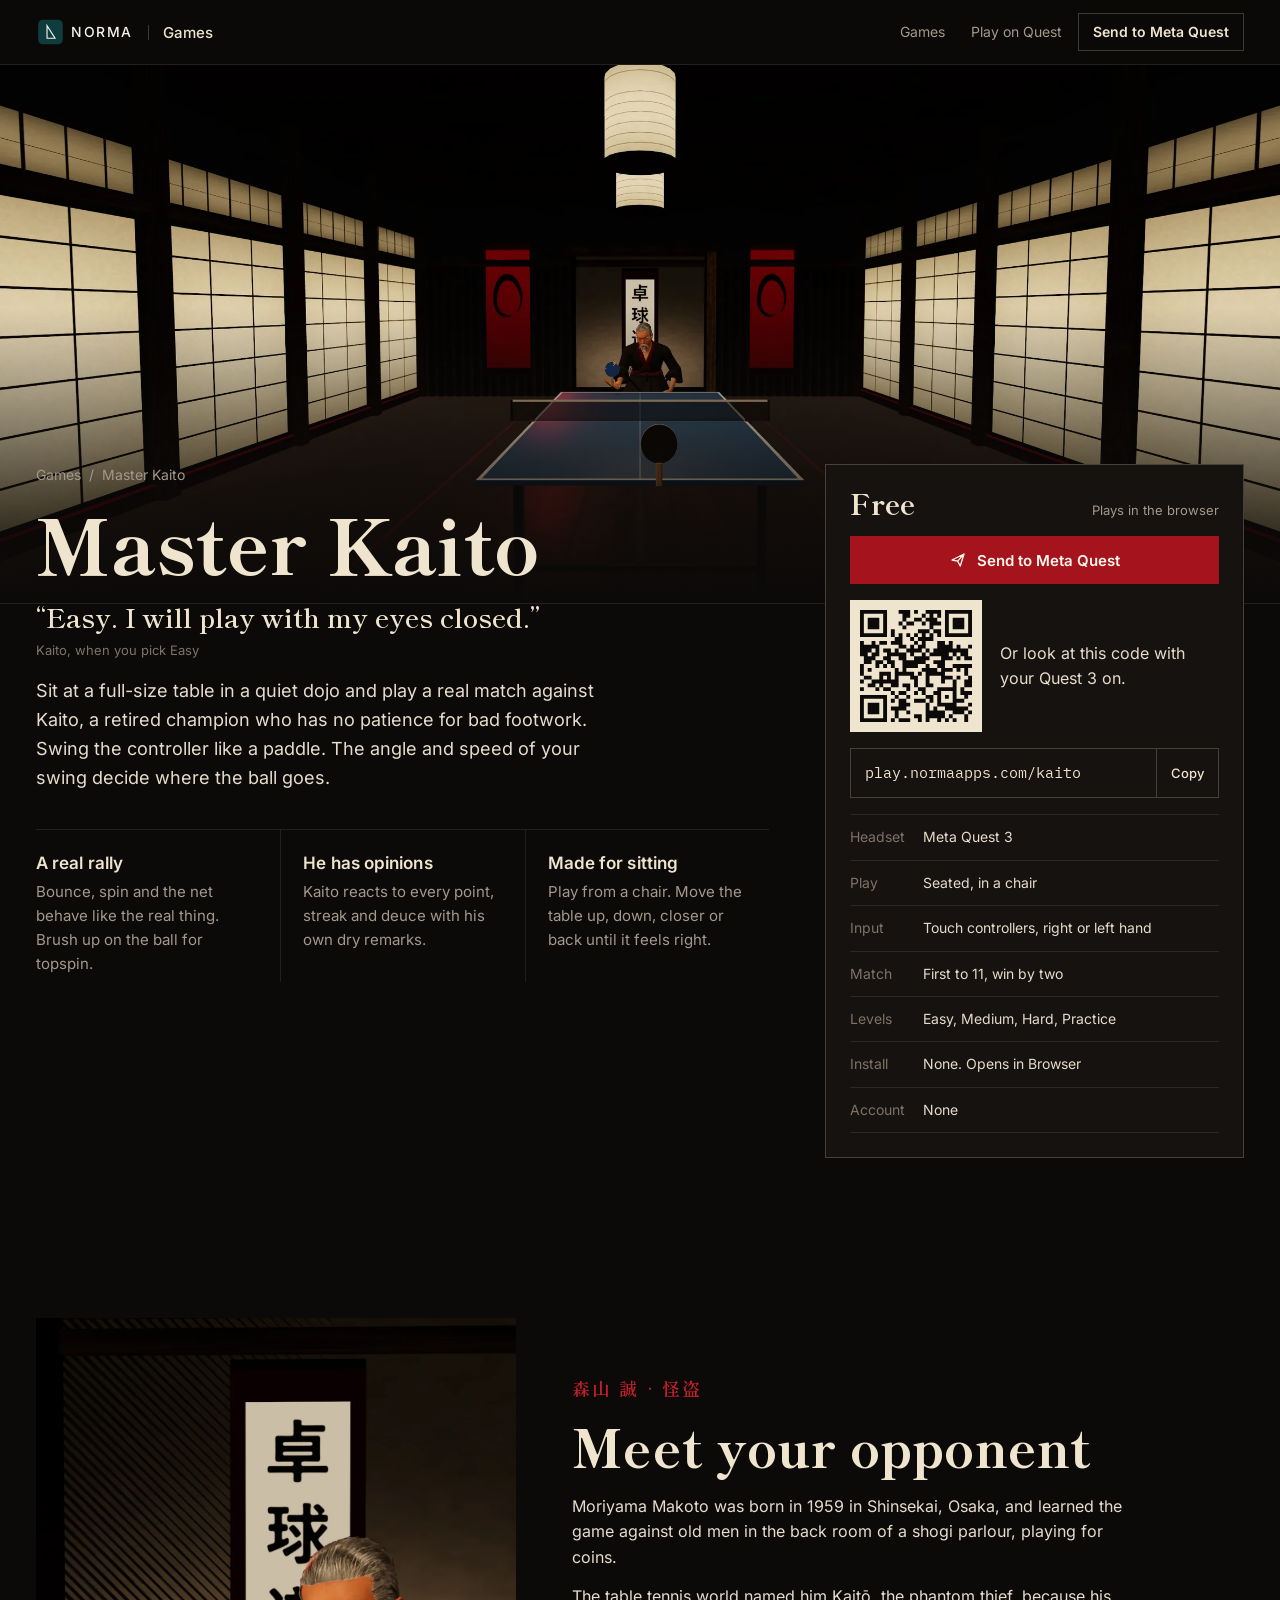
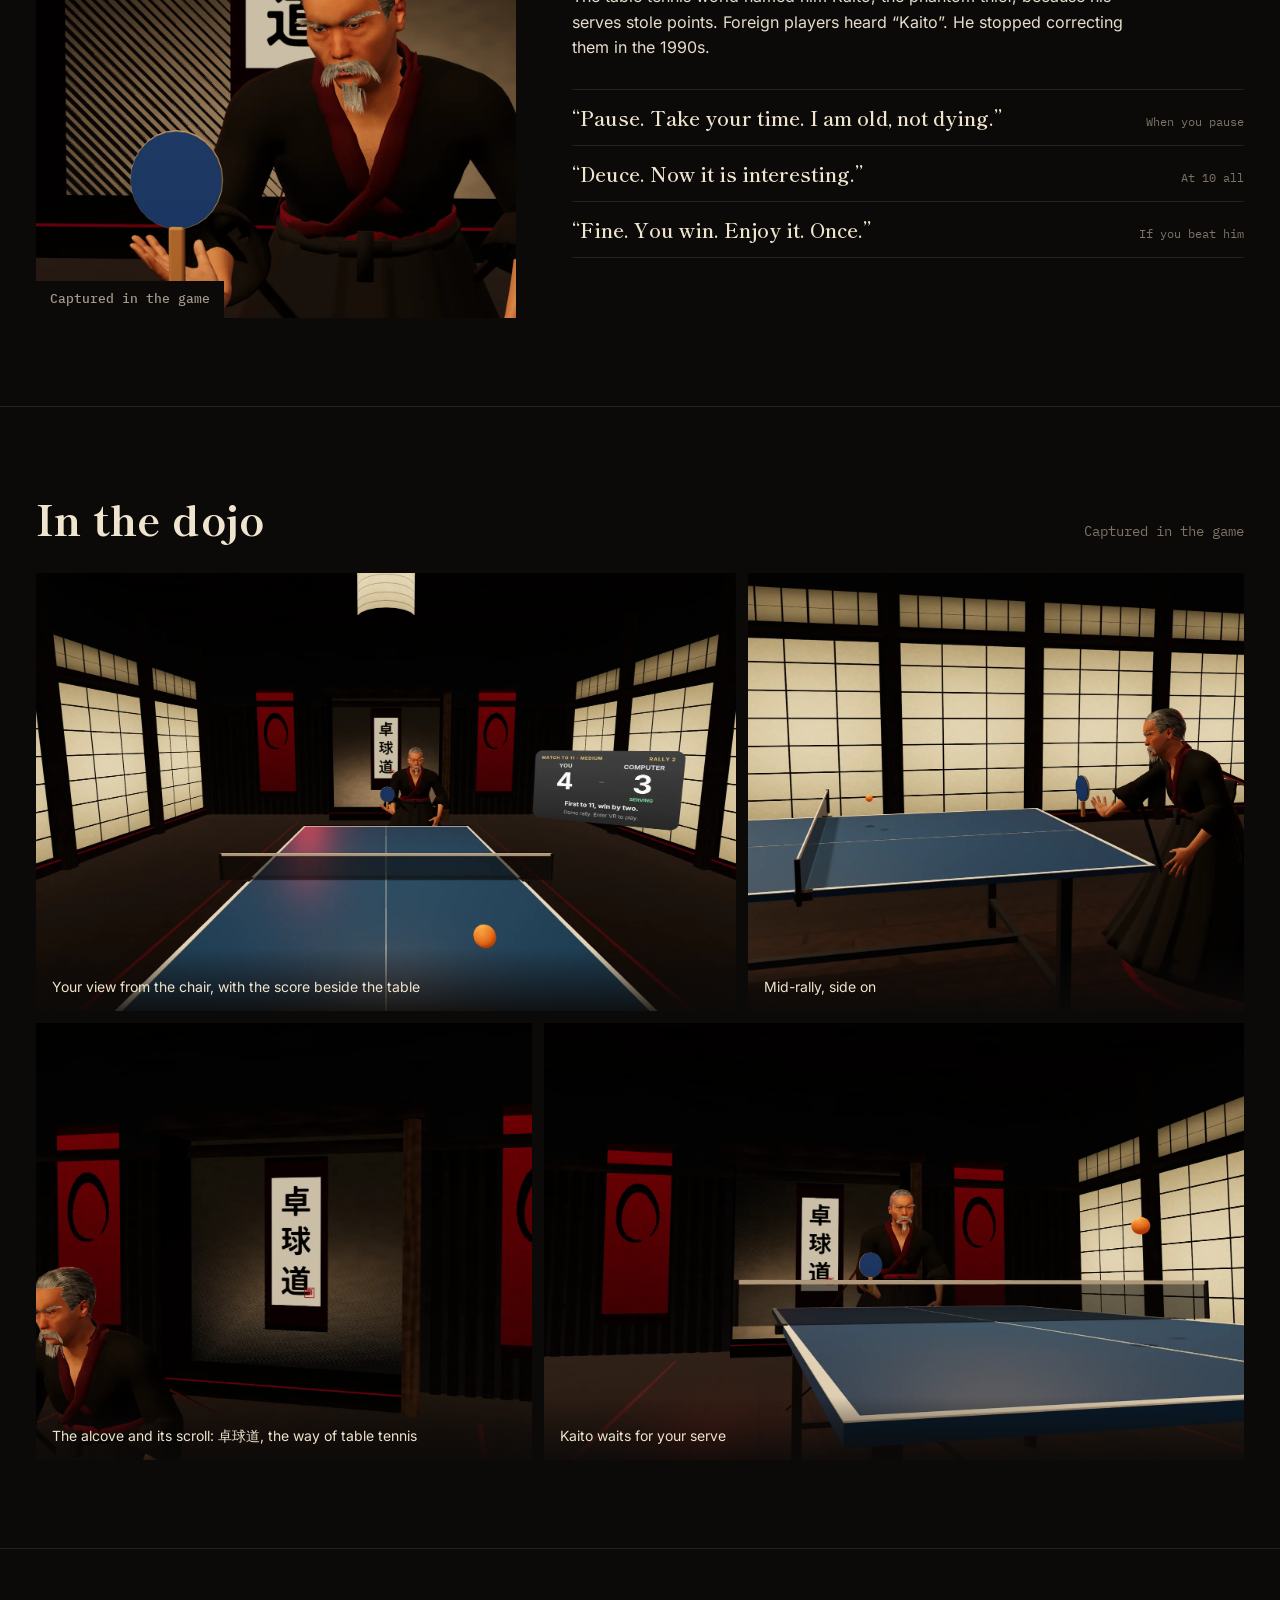
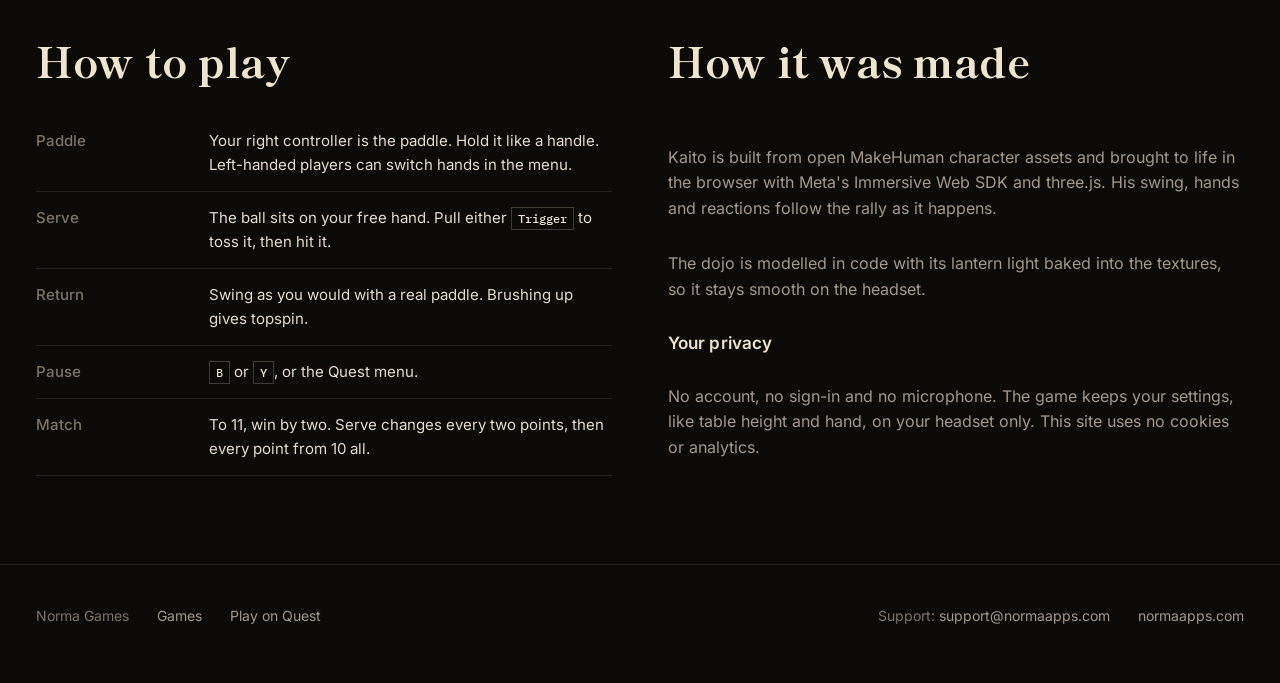
==== kaito/index.html @ 03383675 "Norma Games: play.normaapps.com with Master Kaito Games home, the Master Kaito page and the game its" ====
<!doctype html>
<html lang="en">
<head>
<meta charset="utf-8">
<meta name="viewport" content="width=device-width, initial-scale=1">
<title>Master Kaito · Norma Games</title>
<meta name="description" content="Seated table tennis in VR against Kaito, a 67-year-old master, in a lantern-lit dojo. Free in the Meta Quest Browser. No install, no account.">
<meta name="theme-color" content="#0c0a09">
<link rel="icon" href="/favicon.svg" type="image/svg+xml">
<link rel="canonical" href="https://play.normaapps.com/kaito/">
<meta property="og:type" content="website">
<meta property="og:site_name" content="Norma Games">
<meta property="og:title" content="Master Kaito">
<meta property="og:description" content="Seated table tennis in VR against an old master. Free in the Meta Quest Browser.">
<meta property="og:url" content="https://play.normaapps.com/kaito/">
<meta property="og:image" content="https://play.normaapps.com/img/og.jpg">
<meta name="twitter:card" content="summary_large_image">
<link rel="preload" href="/assets/fonts/shippori-mincho-b1-latin-800-normal.woff2" as="font" type="font/woff2" crossorigin>
<link rel="preload" href="/assets/fonts/inter-var-latin.woff2" as="font" type="font/woff2" crossorigin>
<link rel="stylesheet" href="/assets/site.css">
</head>
<body data-device="computer">
<svg width="0" height="0" style="position:absolute" aria-hidden="true">
  <symbol id="i-headset" viewBox="0 0 24 24"><path fill="none" stroke="currentColor" stroke-width="1.8" stroke-linejoin="round" d="M3 9.5c0-1.4 1.1-2.5 2.5-2.5h13c1.4 0 2.5 1.1 2.5 2.5v5c0 1.4-1.1 2.5-2.5 2.5h-3.2l-1.6-2.2a1.7 1.7 0 0 0-2.8 0L9.3 17H5.5A2.5 2.5 0 0 1 3 14.5z"/></symbol>
  <symbol id="i-send" viewBox="0 0 24 24"><path fill="none" stroke="currentColor" stroke-width="1.8" stroke-linejoin="round" d="M4 12 20 4l-5 16-3.5-6.5zM11.5 13.5 20 4"/></symbol>
</svg>

<header class="top">
  <div class="wrap">
    <a class="brand" href="/" aria-label="Norma Games home">
      <svg role="img" aria-label="Norma" viewBox="0 0 182 56" xmlns="http://www.w3.org/2000/svg">
        <rect x="4" y="5" width="46" height="46" rx="9" ry="9" fill="#0f3d3d"/>
        <svg x="10" y="11" width="34" height="34" viewBox="0 0 32 32"><polygon points="10,5 10,27 24,27" fill="none" stroke="#f4f1ec" stroke-width="2" stroke-linecap="square" stroke-linejoin="miter"/></svg>
        <text x="66" y="37" font-family="Inter, system-ui, -apple-system, BlinkMacSystemFont, 'Segoe UI', Roboto, sans-serif" font-weight="500" font-size="26" letter-spacing="2.6" fill="#f4f1ec">NORMA</text>
      </svg>
      <span class="sect">Games</span>
    </a>
    <nav aria-label="Main">
      <a class="nl" href="/">Games</a>
      <a class="nl" href="/#play-on-quest">Play on Quest</a>
      <a class="btn btn-red btn-sm" href="/kaito/play/" data-only="quest" hidden><svg aria-hidden="true"><use href="#i-headset"/></svg>Enter the dojo</a>
      <a class="btn btn-line btn-sm" href="#play" data-send="/kaito/" data-only="computer phone" target="_blank" rel="noopener">Send to Meta Quest</a>
    </nav>
  </div>
</header>

<main>
  <div class="g-hero">
    <img src="/img/wide.webp" alt="The whole dojo: glowing shoji walls, two paper lanterns, the table and Kaito at the far end" width="2400" height="1000" fetchpriority="high">
  </div>
  <div class="wrap">
    <div class="g-main">
      <div class="g-intro">
        <p class="crumb"><a href="/">Games</a><span aria-hidden="true">/</span><span>Master Kaito</span></p>
        <h1>Master Kaito</h1>
        <p class="line">“Easy. I will play with my eyes closed.”<small>Kaito, when you pick Easy</small></p>
        <p class="lede">Sit at a full-size table in a quiet dojo and play a real match against Kaito, a retired champion who has no patience for bad footwork. Swing the controller like a paddle. The angle and speed of your swing decide where the ball goes.</p>
        <div class="features">
          <div><h3>A real rally</h3><p>Bounce, spin and the net behave like the real thing. Brush up on the ball for topspin.</p></div>
          <div><h3>He has opinions</h3><p>Kaito reacts to every point, streak and deuce with his own dry remarks.</p></div>
          <div><h3>Made for sitting</h3><p>Play from a chair. Move the table up, down, closer or back until it feels right.</p></div>
        </div>
      </div>

      <aside class="playcard" id="play" aria-label="Play Master Kaito">
        <div class="price"><b>Free</b><span>Plays in the browser</span></div>
        <a class="btn btn-red" href="/kaito/play/" data-only="quest" hidden><svg aria-hidden="true"><use href="#i-headset"/></svg>Enter the dojo</a>
        <a class="btn btn-red" href="#play" data-send="/kaito/" data-only="computer phone" target="_blank" rel="noopener"><svg aria-hidden="true"><use href="#i-send"/></svg>Send to Meta Quest</a>
        <div class="qr-row" data-only="computer">
          <div class="qr"><img src="/img/qr-kaito.svg" alt="QR code for play.normaapps.com/kaito" width="112" height="112"></div>
          <p class="or">Or look at this code with your Quest 3 on.</p>
        </div>
        <div class="urlbox" data-only="computer phone"><span class="url">play.normaapps.com/kaito</span><button type="button" data-copy="https://play.normaapps.com/kaito/">Copy</button></div>
        <dl class="spec">
          <dt>Headset</dt><dd>Meta Quest 3</dd>
          <dt>Play</dt><dd>Seated, in a chair</dd>
          <dt>Input</dt><dd>Touch controllers, right or left hand</dd>
          <dt>Match</dt><dd>First to 11, win by two</dd>
          <dt>Levels</dt><dd>Easy, Medium, Hard, Practice</dd>
          <dt>Install</dt><dd>None. Opens in Browser</dd>
          <dt>Account</dt><dd>None</dd>
        </dl>
      </aside>
    </div>
  </div>

  <section class="band" aria-labelledby="master-title">
    <div class="wrap master">
      <figure>
        <img src="/img/kaito.webp" alt="Portrait of Kaito, grey hair tied back, black and crimson gi, paddle in hand" loading="lazy" width="1200" height="1500">
        <figcaption>Captured in the game</figcaption>
      </figure>
      <div class="who">
        <p class="jp" lang="ja">森山 誠 · 怪盗</p>
        <h2 id="master-title">Meet your opponent</h2>
        <div class="bio">
          <p>Moriyama Makoto was born in 1959 in Shinsekai, Osaka, and learned the game against old men in the back room of a shogi parlour, playing for coins.</p>
          <p>The table tennis world named him Kaitō, the phantom thief, because his serves stole points. Foreign players heard “Kaito”. He stopped correcting them in the 1990s.</p>
        </div>
        <ul class="quotes" aria-label="Things Kaito says">
          <li><q>Pause. Take your time. I am old, not dying.</q><span>When you pause</span></li>
          <li><q>Deuce. Now it is interesting.</q><span>At 10 all</span></li>
          <li><q>Fine. You win. Enjoy it. Once.</q><span>If you beat him</span></li>
        </ul>
      </div>
    </div>
  </section>

  <section class="band" aria-labelledby="shots-title">
    <div class="wrap">
      <div class="sec-head"><h2 id="shots-title">In the dojo</h2><span class="count">Captured in the game</span></div>
      <div class="gallery">
        <button class="shot a" type="button" data-full="/img/pov.webp"><img src="/img/pov.webp" alt="" loading="lazy" width="1800" height="1125"><span>Your view from the chair, with the score beside the table</span></button>
        <button class="shot b" type="button" data-full="/img/side.webp"><img src="/img/side.webp" alt="" loading="lazy" width="1800" height="1125"><span>Mid-rally, side on</span></button>
        <button class="shot c" type="button" data-full="/img/shrine.webp"><img src="/img/shrine.webp" alt="" loading="lazy" width="1800" height="1125"><span>The alcove and its scroll: 卓球道, the way of table tennis</span></button>
        <button class="shot d" type="button" data-full="/img/low.webp"><img src="/img/low.webp" alt="" loading="lazy" width="1800" height="1125"><span>Kaito waits for your serve</span></button>
      </div>
    </div>
  </section>

  <section class="band" aria-labelledby="rules-title">
    <div class="wrap rules">
      <div>
        <div class="sec-head"><h2 id="rules-title">How to play</h2></div>
        <table class="table">
          <tr><th scope="row">Paddle</th><td>Your right controller is the paddle. Hold it like a handle. Left-handed players can switch hands in the menu.</td></tr>
          <tr><th scope="row">Serve</th><td>The ball sits on your free hand. Pull either <span class="kbd">Trigger</span> to toss it, then hit it.</td></tr>
          <tr><th scope="row">Return</th><td>Swing as you would with a real paddle. Brushing up gives topspin.</td></tr>
          <tr><th scope="row">Pause</th><td><span class="kbd">B</span> or <span class="kbd">Y</span>, or the Quest menu.</td></tr>
          <tr><th scope="row">Match</th><td>To 11, win by two. Serve changes every two points, then every point from 10 all.</td></tr>
        </table>
      </div>
      <div class="made">
        <div class="sec-head"><h2>How it was made</h2></div>
        <p>Kaito is built from open MakeHuman character assets and brought to life in the browser with Meta's Immersive Web SDK and three.js. His swing, hands and reactions follow the rally as it happens.</p>
        <p>The dojo is modelled in code with its lantern light baked into the textures, so it stays smooth on the headset.</p>
        <h3>Your privacy</h3>
        <p>No account, no sign-in and no microphone. The game keeps your settings, like table height and hand, on your headset only. This site uses no cookies or analytics.</p>
      </div>
    </div>
  </section>
</main>

<footer>
  <div class="wrap">
    <span>Norma Games</span>
    <a href="/">Games</a>
    <a href="/#play-on-quest">Play on Quest</a>
    <span class="sp">Support: <a href="mailto:support@normaapps.com">support@normaapps.com</a></span>
    <a href="https://normaapps.com">normaapps.com</a>
  </div>
</footer>

<dialog class="lb" aria-label="Screenshot">
  <form method="dialog"><button type="submit">Close</button></form>
  <img alt="">
  <p></p>
</dialog>
<script src="/assets/site.js" defer></script>
</body>
</html>
---- assets/site.css ----
/* Norma Games, play.normaapps.com. One look on purpose: the game's own night-time dojo. */
@font-face { font-family: "Inter"; src: url("/assets/fonts/inter-var-latin.woff2") format("woff2"); font-weight: 100 900; font-display: swap; }
@font-face { font-family: "IBM Plex Mono"; src: url("/assets/fonts/ibm-plex-mono-latin-400-normal.woff2") format("woff2"); font-weight: 400; font-display: swap; }
@font-face { font-family: "IBM Plex Mono"; src: url("/assets/fonts/ibm-plex-mono-latin-500-normal.woff2") format("woff2"); font-weight: 500; font-display: swap; }
@font-face { font-family: "Shippori Mincho B1"; src: url("/assets/fonts/shippori-mincho-b1-latin-600-normal.woff2") format("woff2"); font-weight: 600; font-display: swap; unicode-range: U+0000-00FF, U+0131, U+0152-0153, U+02BB-02BC, U+02C6, U+02DA, U+02DC, U+2000-206F, U+2074, U+20AC, U+2122, U+2191, U+2193, U+2212, U+2215, U+FEFF, U+FFFD, U+014D, U+016B; }
@font-face { font-family: "Shippori Mincho B1"; src: url("/assets/fonts/shippori-mincho-b1-latin-800-normal.woff2") format("woff2"); font-weight: 800; font-display: swap; unicode-range: U+0000-00FF, U+0131, U+0152-0153, U+02BB-02BC, U+02C6, U+02DA, U+02DC, U+2000-206F, U+2074, U+20AC, U+2122, U+2191, U+2193, U+2212, U+2215, U+FEFF, U+FFFD, U+014D, U+016B; }
@font-face { font-family: "Shippori Mincho B1"; src: url("/assets/fonts/shippori-mincho-b1-kanji-600.woff2") format("woff2"); font-weight: 600; font-display: swap; unicode-range: U+4E00-9FFF; }
@font-face { font-family: "Shippori Mincho B1"; src: url("/assets/fonts/shippori-mincho-b1-kanji-800.woff2") format("woff2"); font-weight: 800; font-display: swap; unicode-range: U+4E00-9FFF; }
/* Layout: a shoji lattice. A 12-column timber grid, square corners, light that comes from paper.
   One look on purpose: the site lives in the game's own night-time dojo. */
:root {
  padding-top: env(safe-area-inset-top, 0px); padding-bottom: env(safe-area-inset-bottom, 0px);
  --ink: #0c0a09;        /* dojo charcoal */
  --timber: #161210;     /* raised surface */
  --timber-2: #201915;   /* hover, inset */
  --lattice: rgba(239, 228, 205, 0.10);
  --lattice-strong: rgba(239, 228, 205, 0.22);
  --paper: #efe4cd;      /* shoji glow: headings, QR ground */
  --fg: #e6dccb;
  --muted: #a3988a;
  --dim: #7d7366;
  --crimson: #a5131d;    /* banner red */
  --crimson-hi: #c41f2a;
  --forest: #0f3d3d;     /* Norma tile */
  --display: "Shippori Mincho B1", "Hiragino Mincho ProN", "Yu Mincho", Georgia, serif;
  --body: Inter, system-ui, -apple-system, "Segoe UI", Roboto, sans-serif;
  --mono: "IBM Plex Mono", ui-monospace, "SFMono-Regular", Consolas, monospace;
  --max: 1240px;
  --gutter: max(16px, env(safe-area-inset-left, 0px));
  --gutter-r: max(16px, env(safe-area-inset-right, 0px));
  color-scheme: dark;
}
* { box-sizing: border-box; }
[hidden] { display: none !important; }
html { scroll-behavior: smooth; }
html { -webkit-text-size-adjust: 100%; }
body { margin: 0; background: var(--ink); color: var(--fg); font: 400 16px/1.6 var(--body); -webkit-font-smoothing: antialiased; }
body::before { content: ""; position: fixed; inset: 0 0 auto; height: env(safe-area-inset-top, 0px); z-index: 30; background: var(--ink); }
a { color: inherit; }
img { display: block; max-width: 100%; height: auto; }
h1, h2, h3 { font-family: var(--display); font-weight: 800; color: var(--paper); margin: 0; text-wrap: balance; letter-spacing: 0.005em; }
p { margin: 0; }
:focus-visible { outline: 2px solid var(--paper); outline-offset: 3px; }
.wrap { max-width: var(--max); margin: 0 auto; padding-left: var(--gutter); padding-right: var(--gutter-r); }

/* Header */
.top { position: sticky; top: env(safe-area-inset-top, 0px); z-index: 20; background: rgba(12, 10, 9, 0.86); backdrop-filter: blur(10px); border-bottom: 1px solid var(--lattice); }
.top .wrap { display: flex; align-items: center; gap: 20px; min-height: 64px; }
.brand { display: flex; align-items: center; gap: 14px; text-decoration: none; }
.brand svg { height: 30px; width: auto; }
.brand .sect { font: 500 15px/1 var(--body); color: var(--paper); padding-left: 14px; border-left: 1px solid var(--lattice-strong); }
.top nav { margin-left: auto; display: flex; align-items: center; gap: 6px; }
.top nav a.nl { text-decoration: none; color: var(--muted); font-size: 14px; padding: 8px 10px; }
.top nav a.nl:hover, .top nav a.nl[aria-current="page"] { color: var(--paper); }

/* Buttons: square, like a shoji frame */
.btn { display: inline-flex; align-items: center; justify-content: center; gap: 10px; min-height: 48px; padding: 0 22px; font: 600 15px/1 var(--body); text-decoration: none; border: 1px solid transparent; cursor: pointer; border-radius: 0; transition: background-color .15s, border-color .15s, color .15s; }
.btn-red { background: var(--crimson); color: #fff6ec; border-color: var(--crimson); }
.btn-red:hover { background: var(--crimson-hi); border-color: var(--crimson-hi); }
.btn-line { background: transparent; color: var(--paper); border-color: var(--lattice-strong); }
.btn-line:hover { border-color: var(--paper); }
.btn-sm { min-height: 38px; padding: 0 14px; font-size: 14px; }
.btn svg { width: 18px; height: 18px; flex: none; }
.top .btn { min-height: 38px; }

/* Home hero */
.hero { position: relative; isolation: isolate; overflow: hidden; border-bottom: 1px solid var(--lattice); }
.hero picture img { width: 100%; height: clamp(520px, 74vw, 820px); object-fit: cover; object-position: 50% 42%; animation: settle 2.4s cubic-bezier(.2,.7,.2,1) both; }
.hero::after { content: ""; position: absolute; inset: 0; z-index: 1; background:
  linear-gradient(90deg, rgba(12,10,9,.92) 0%, rgba(12,10,9,.72) 30%, rgba(12,10,9,0) 62%),
  linear-gradient(0deg, rgba(12,10,9,.96) 0%, rgba(12,10,9,0) 38%); }
.hero-copy { position: absolute; z-index: 2; inset: auto 0 0 0; padding-block: 0 56px; }
.hero-copy .inner { max-width: 560px; display: grid; gap: 18px; animation: rise 1s .25s cubic-bezier(.2,.7,.2,1) both; }
.kicker { font: 500 14px/1.3 var(--body); color: var(--muted); display: flex; gap: 10px; align-items: center; }
.kicker b { color: var(--crimson-hi); font-weight: 600; }
.kicker i { width: 24px; height: 1px; background: var(--lattice-strong); }
.hero h1 { font-size: clamp(48px, 7.4vw, 96px); line-height: .98; }
.line { font: 600 clamp(20px, 2.3vw, 27px)/1.35 var(--display); color: var(--paper); }
.line small { display: block; font: 400 13px/1.4 var(--body); color: var(--dim); margin-top: 6px; }
.hero .lede { color: var(--fg); max-width: 46ch; }
.ctas { display: flex; flex-wrap: wrap; gap: 10px; }
.facts { display: flex; flex-wrap: wrap; gap: 0; margin: 4px 0 0; padding: 0; list-style: none; font: 500 13px/1 var(--body); color: var(--muted); }
.facts li { padding: 0 14px; border-left: 1px solid var(--lattice-strong); }
.facts li:first-child { padding-left: 0; border-left: 0; }
.scroll-v { position: absolute; z-index: 2; right: var(--gutter-r); top: 50%; transform: translateY(-50%); writing-mode: vertical-rl; font: 800 22px/1 var(--display); letter-spacing: .5em; color: rgba(239,228,205,.55); padding: 18px 10px; border-left: 1px solid var(--lattice-strong); border-right: 1px solid var(--lattice-strong); }
@keyframes settle { from { transform: scale(1.06); } to { transform: scale(1); } }
@keyframes rise { from { opacity: .001; transform: translateY(14px); } to { opacity: 1; transform: none; } }

/* Sections */
section.band { padding-block: 88px; border-bottom: 1px solid var(--lattice); }
.sec-head { display: flex; align-items: baseline; justify-content: space-between; gap: 16px; margin-bottom: 32px; flex-wrap: wrap; }
.sec-head h2 { font-size: clamp(30px, 3.4vw, 42px); line-height: 1.1; }
.sec-head .count { font: 400 14px/1 var(--mono); color: var(--dim); }

/* Catalog */
.catalog { display: grid; grid-template-columns: repeat(12, minmax(0, 1fr)); gap: 20px; }
.game { grid-column: span 12; position: relative; display: grid; grid-template-columns: minmax(0, 8fr) minmax(0, 4fr); background: var(--timber); border: 1px solid var(--lattice); text-decoration: none; color: inherit; transition: border-color .2s; }
.game:hover { border-color: var(--lattice-strong); }
.game figure { margin: 0; overflow: hidden; aspect-ratio: 16 / 9; }
.game figure img { width: 100%; height: 100%; object-fit: cover; transition: transform .6s cubic-bezier(.2,.7,.2,1); }
.game:hover figure img { transform: scale(1.025); }
.game .meta { display: grid; gap: 12px; padding: 32px 28px; align-content: end; border-left: 1px solid var(--lattice); }
.game .desc { color: var(--fg); font-size: 15px; }
.game h3 { font-size: clamp(30px, 3vw, 40px); line-height: 1.05; }
.game .sub { font: 600 19px/1.35 var(--display); color: var(--paper); }
.game .tags { font: 400 13px/1.4 var(--mono); color: var(--dim); }
.game .go { justify-self: start; margin-top: 8px; }
.badge-new { position: absolute; top: 16px; left: 16px; background: var(--crimson); color: #fff6ec; font: 600 12px/1 var(--body); padding: 7px 10px; letter-spacing: .02em; }
.slot { grid-column: span 12; border: 1px dashed var(--lattice-strong); display: flex; flex-wrap: wrap; align-items: baseline; gap: 6px 20px; padding: 22px 24px;
  background-image: linear-gradient(var(--lattice) 1px, transparent 1px), linear-gradient(90deg, var(--lattice) 1px, transparent 1px);
  background-size: 100% 50%, 8.333% 100%; background-position: 0 -1px, -1px 0; }
.slot h3 { font-size: 22px; color: var(--muted); }
.slot p { color: var(--dim); font-size: 14px; }

/* How to play on your headset */
.howto { display: grid; grid-template-columns: minmax(0, 7fr) minmax(0, 5fr); gap: 20px; }
.steps { list-style: none; margin: 0; padding: 0; display: grid; border-top: 1px solid var(--lattice); }
.steps li { display: grid; grid-template-columns: 56px minmax(0, 1fr); gap: 16px; padding: 22px 0; border-bottom: 1px solid var(--lattice); }
.steps .n { font: 800 34px/1 var(--display); color: var(--crimson-hi); }
.steps h3 { font: 600 18px/1.3 var(--body); color: var(--paper); margin-bottom: 4px; }
.steps p { color: var(--muted); font-size: 15px; }
.steps code, .url { font-family: var(--mono); color: var(--paper); }
.send { background: var(--timber); border: 1px solid var(--lattice); padding: 28px; display: grid; gap: 18px; align-content: start; }
.send h3 { font-size: 24px; }
.send .hint { color: var(--muted); font-size: 14px; }
.qr-row { display: grid; grid-template-columns: 132px minmax(0, 1fr); gap: 18px; align-items: center; }
.qr { width: 132px; height: 132px; background: var(--paper); padding: 10px; }
.qr svg { width: 100%; height: 100%; display: block; }
.urlbox { display: flex; align-items: stretch; border: 1px solid var(--lattice-strong); min-width: 0; }
.urlbox .url { flex: 1; min-width: 0; padding: 12px 14px; font-size: 15px; overflow: hidden; text-overflow: ellipsis; white-space: nowrap; }
.urlbox button { border: 0; border-left: 1px solid var(--lattice-strong); background: transparent; color: var(--paper); font: 500 13px/1 var(--body); padding: 0 14px; cursor: pointer; }
.urlbox button:hover { background: var(--timber-2); }
.send .or { font-size: 13px; color: var(--dim); }

/* Game page */
.g-hero { position: relative; isolation: isolate; border-bottom: 1px solid var(--lattice); }
.g-hero img { width: 100%; height: clamp(300px, 42vw, 560px); object-fit: cover; object-position: 50% 45%; }
.g-hero::after { content: ""; position: absolute; inset: 0; background: linear-gradient(0deg, rgba(12,10,9,1) 0%, rgba(12,10,9,0) 55%); }
.crumb { font-size: 14px; color: var(--muted); display: flex; gap: 8px; }
.crumb a { text-decoration: none; }
.crumb a:hover { color: var(--paper); }
.g-main { display: grid; grid-template-columns: minmax(0, 7fr) minmax(0, 4fr); gap: 56px; margin-top: -140px; position: relative; z-index: 2; padding-bottom: 72px; }
.g-intro { display: grid; gap: 18px; align-content: start; }
.g-intro h1 { font-size: clamp(46px, 6vw, 80px); line-height: 1; }
.g-intro .lede { font-size: 18px; max-width: 54ch; }
.playcard { position: sticky; top: calc(env(safe-area-inset-top, 0px) + 84px); align-self: start; background: var(--timber); border: 1px solid var(--lattice-strong); padding: 24px; display: grid; gap: 16px; }
.playcard .price { display: flex; justify-content: space-between; align-items: baseline; }
.playcard .price b { font: 800 28px/1 var(--display); color: var(--paper); }
.playcard .price span { font-size: 13px; color: var(--muted); }
.playcard .btn { width: 100%; }
.spec { margin: 0; display: grid; grid-template-columns: auto minmax(0, 1fr); border-top: 1px solid var(--lattice); }
.spec dt, .spec dd { margin: 0; padding: 11px 0; border-bottom: 1px solid var(--lattice); font-size: 14px; }
.spec dt { color: var(--dim); padding-right: 18px; }
.spec dd { color: var(--fg); }

.features { display: grid; grid-template-columns: repeat(3, minmax(0, 1fr)); gap: 0; border-top: 1px solid var(--lattice); margin-top: 18px; }
.features div { padding: 22px 22px 6px 0; display: grid; gap: 6px; align-content: start; }
.features div + div { padding-left: 22px; border-left: 1px solid var(--lattice); }
.features h3 { font: 600 17px/1.3 var(--body); color: var(--paper); }
.features p { color: var(--muted); font-size: 15px; }

.master { display: grid; grid-template-columns: minmax(0, 5fr) minmax(0, 7fr); gap: 56px; align-items: center; }
.master figure { margin: 0; position: relative; }
.master figure img { width: 100%; aspect-ratio: 4 / 5; object-fit: cover; }
.master figure figcaption { position: absolute; left: 0; bottom: 0; background: var(--ink); padding: 10px 14px; font: 500 13px/1.3 var(--mono); color: var(--muted); }
.master .who { display: grid; gap: 20px; }
.master h2 { font-size: clamp(34px, 4vw, 52px); line-height: 1.05; }
.master .jp { font: 600 18px/1.2 var(--display); color: var(--crimson-hi); letter-spacing: .12em; }
.master .bio { color: var(--fg); max-width: 56ch; display: grid; gap: 14px; }
.quotes { list-style: none; margin: 8px 0 0; padding: 0; display: grid; border-top: 1px solid var(--lattice); }
.quotes li { display: grid; grid-template-columns: minmax(0, 1fr) auto; gap: 16px; align-items: baseline; padding: 14px 0; border-bottom: 1px solid var(--lattice); }
.quotes q { font: 600 20px/1.35 var(--display); color: var(--paper); quotes: "\201C" "\201D"; }
.quotes span { font: 400 12px/1.3 var(--mono); color: var(--dim); text-align: right; }

.gallery { display: grid; grid-template-columns: repeat(12, minmax(0, 1fr)); gap: 12px; }
.shot { margin: 0; position: relative; cursor: zoom-in; overflow: hidden; background: var(--timber); border: 0; padding: 0; text-align: left; color: inherit; font: inherit; }
.shot img { width: 100%; height: 100%; object-fit: cover; aspect-ratio: 16 / 10; transition: transform .5s cubic-bezier(.2,.7,.2,1); }
.shot:hover img { transform: scale(1.02); }
.shot span { position: absolute; left: 0; bottom: 0; right: 0; padding: 28px 16px 12px; font-size: 14px; color: var(--paper); background: linear-gradient(0deg, rgba(12,10,9,.85), rgba(12,10,9,0)); }
.shot.a { grid-column: span 7; } .shot.b { grid-column: span 5; } .shot.c { grid-column: span 5; } .shot.d { grid-column: span 7; }
.shot.b img, .shot.c img { aspect-ratio: auto; height: 100%; }

.rules { display: grid; grid-template-columns: minmax(0, 1fr) minmax(0, 1fr); gap: 56px; }
.table { width: 100%; border-collapse: collapse; font-size: 15px; }
.table th, .table td { text-align: left; vertical-align: top; padding: 14px 0; border-bottom: 1px solid var(--lattice); }
.table th { width: 30%; font-weight: 500; color: var(--dim); padding-right: 16px; }
.table td { color: var(--fg); }
.kbd { font: 500 12px/1 var(--mono); border: 1px solid var(--lattice-strong); padding: 3px 6px; color: var(--paper); white-space: nowrap; }
.made { display: grid; gap: 14px; color: var(--muted); max-width: 60ch; }
.made h3 { font: 600 17px/1.3 var(--body); color: var(--paper); }

/* Footer */
footer { padding-block: 40px 56px; color: var(--dim); font-size: 14px; }
footer .wrap { display: flex; flex-wrap: wrap; gap: 12px 28px; align-items: center; }
footer .sp { margin-left: auto; }
footer a { text-decoration: none; color: var(--muted); }
footer a:hover { color: var(--paper); }

/* Device states: elements with data-only are shown only for the listed visitors (site.js sets hidden). */
dialog.lb { border: 0; padding: 0; background: transparent; max-width: min(1400px, 94vw); }
dialog.lb::backdrop { background: rgba(6,5,4,.9); }
dialog.lb img { max-height: 86vh; width: auto; margin: 0 auto; }
dialog.lb p { color: var(--paper); text-align: center; padding-top: 12px; font-size: 14px; }
dialog.lb form { position: absolute; top: 8px; right: 8px; }
dialog.lb button { background: var(--ink); color: var(--paper); border: 1px solid var(--lattice-strong); padding: 8px 12px; font: 500 13px var(--body); cursor: pointer; }

/* Responsive */
@media (max-width: 960px) {
  .game { grid-template-columns: minmax(0, 1fr); }
  .game .meta { border-left: 0; border-top: 1px solid var(--lattice); padding: 24px; }
  .howto, .g-main, .master, .rules { grid-template-columns: minmax(0, 1fr); gap: 32px; }
  .g-main { margin-top: -80px; }
  .playcard { position: static; }
  .shot.a, .shot.b, .shot.c, .shot.d { grid-column: span 12; }
  .shot.b img, .shot.c img { aspect-ratio: 16 / 10; }
}
@media (max-width: 640px) {
  .top nav a.nl { display: none; }
  .brand .sect { display: none; }
  .hero picture img { height: auto; aspect-ratio: 4 / 5; object-position: 50% 62%; }
  .hero::after { inset: 0 0 auto 0; aspect-ratio: 4 / 5; height: auto; background: linear-gradient(0deg, rgba(12,10,9,1) 0%, rgba(12,10,9,0) 30%); }
  .hero-copy { position: relative; margin-top: -72px; padding-block: 0 40px; }
  .facts { font-size: 12.5px; } .facts li { padding: 0 9px; }
  .urlbox .url { font-size: 13px; padding: 12px 10px; }
  .scroll-v { display: none; }
  .ctas .btn { flex: 1 1 100%; }
  section.band { padding-block: 64px; }
  .features { grid-template-columns: minmax(0, 1fr); }
  .features div, .features div + div { padding: 18px 0 12px; border-left: 0; border-bottom: 1px solid var(--lattice); }
  .quotes li { grid-template-columns: minmax(0, 1fr); gap: 4px; }
  .quotes span { text-align: left; }
  footer .sp { margin-left: 0; }
}
@media (prefers-reduced-motion: reduce) {
  *, *::before, *::after { animation: none !important; transition: none !important; }
  html { scroll-behavior: auto; }
}

.qr img { width: 100%; height: 100%; display: block; }
.sp a { color: var(--muted); }
/* 404 */
.lost { min-height: 70vh; display: grid; align-content: center; gap: 18px; padding-block: 96px; }
.lost h1 { font-size: clamp(40px, 6vw, 72px); line-height: 1.05; }
.lost p { color: var(--muted); max-width: 46ch; }
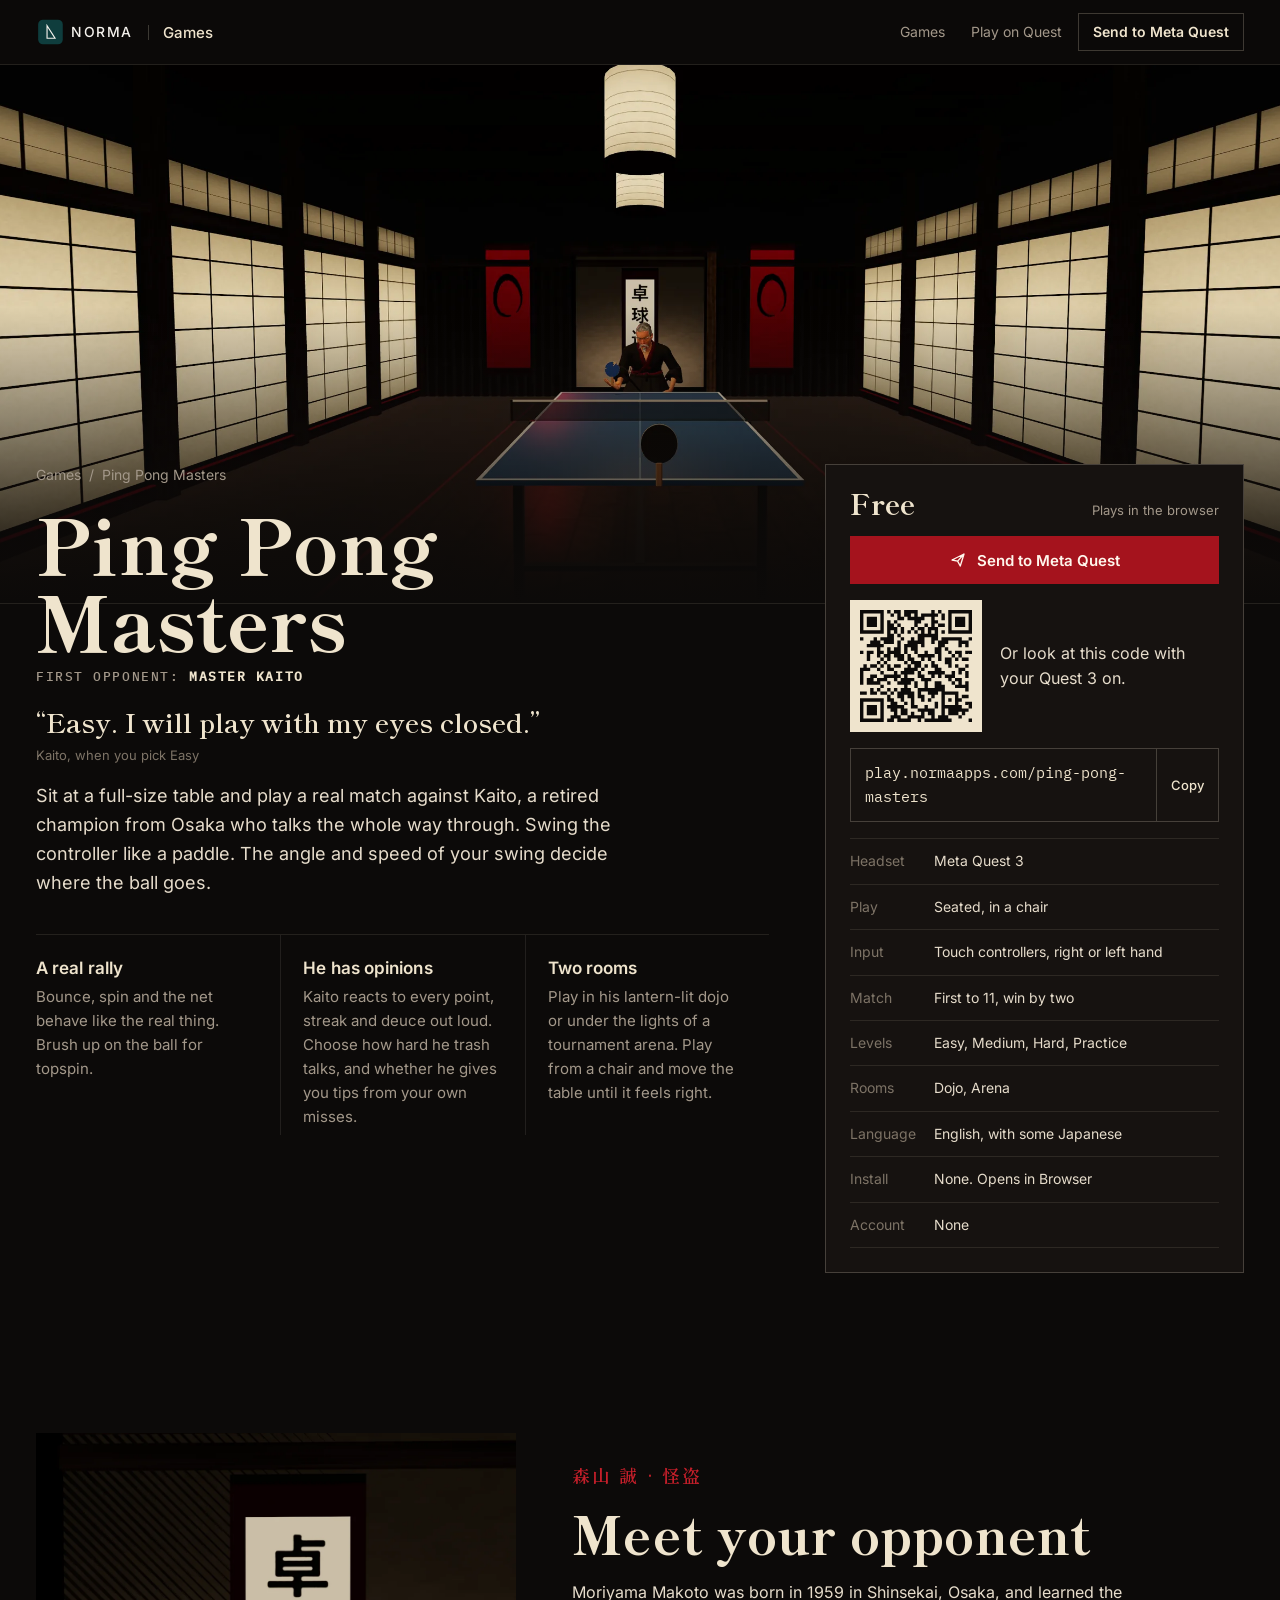
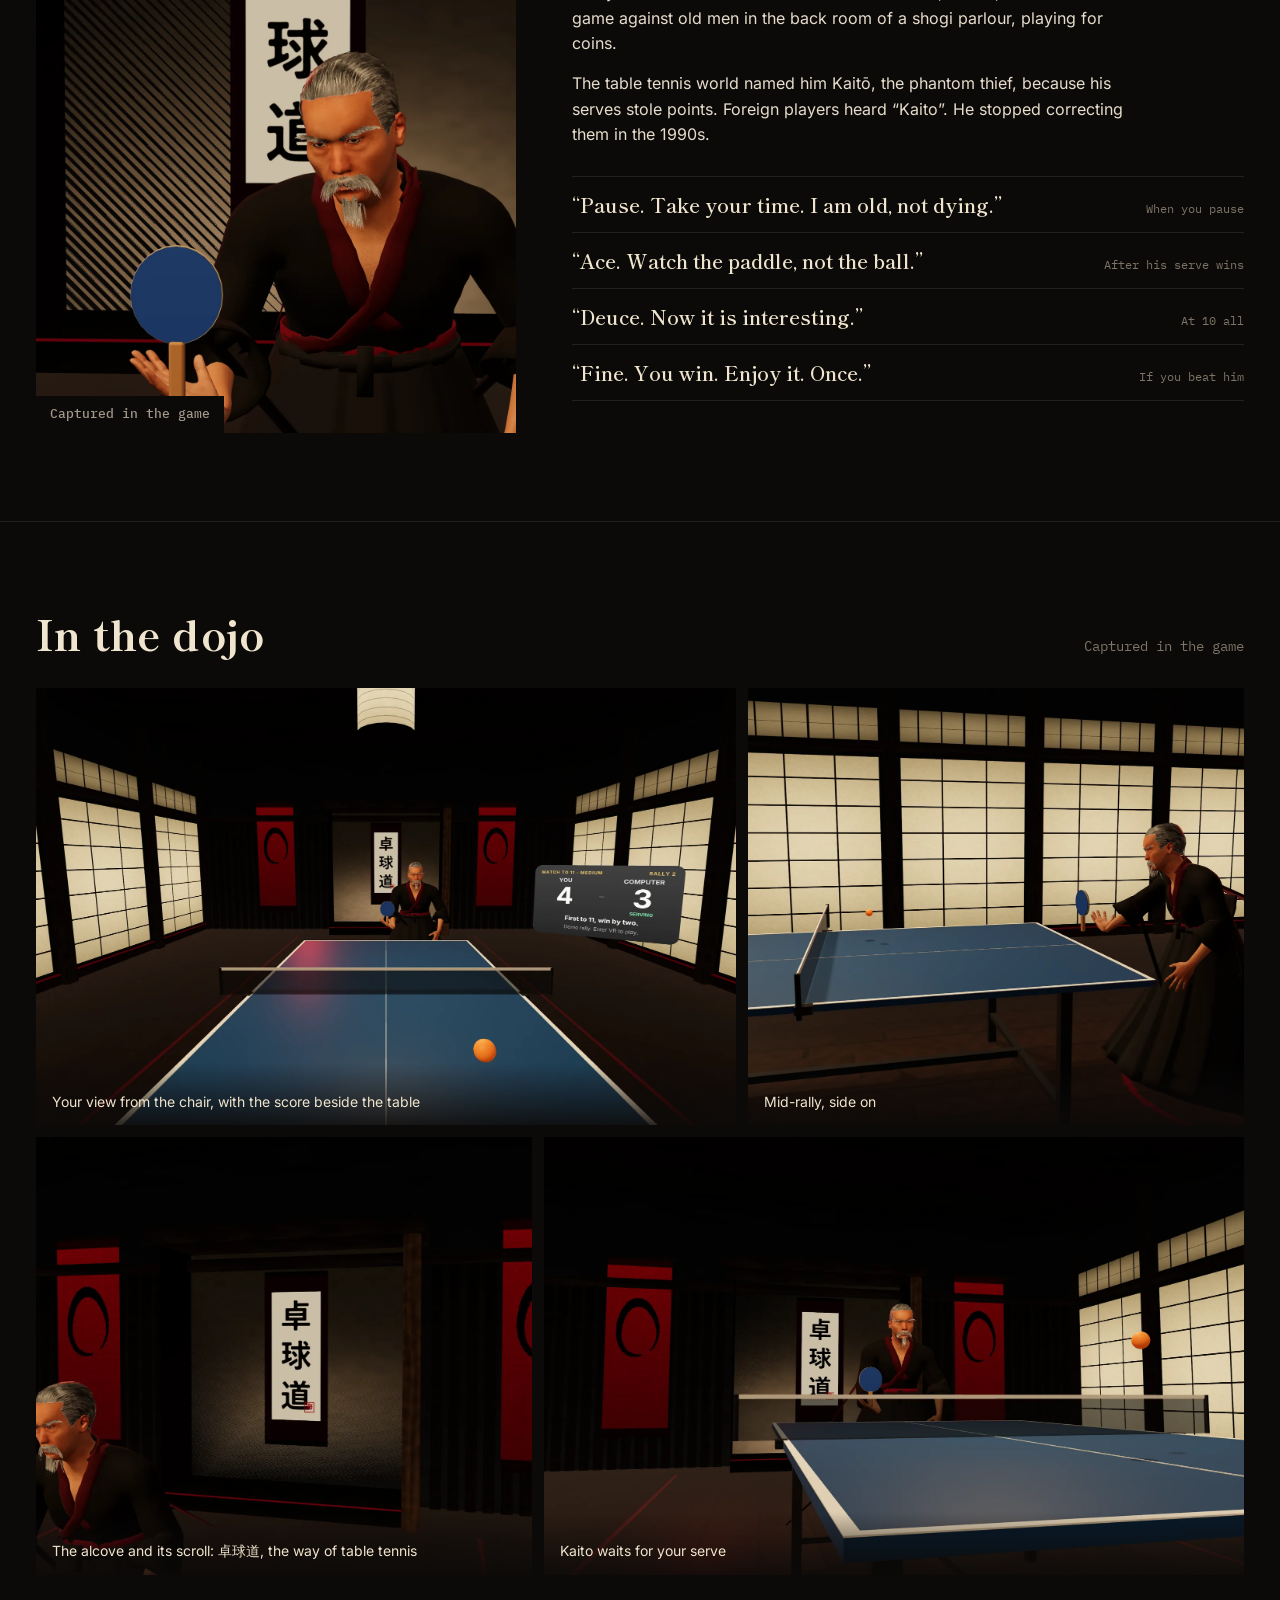
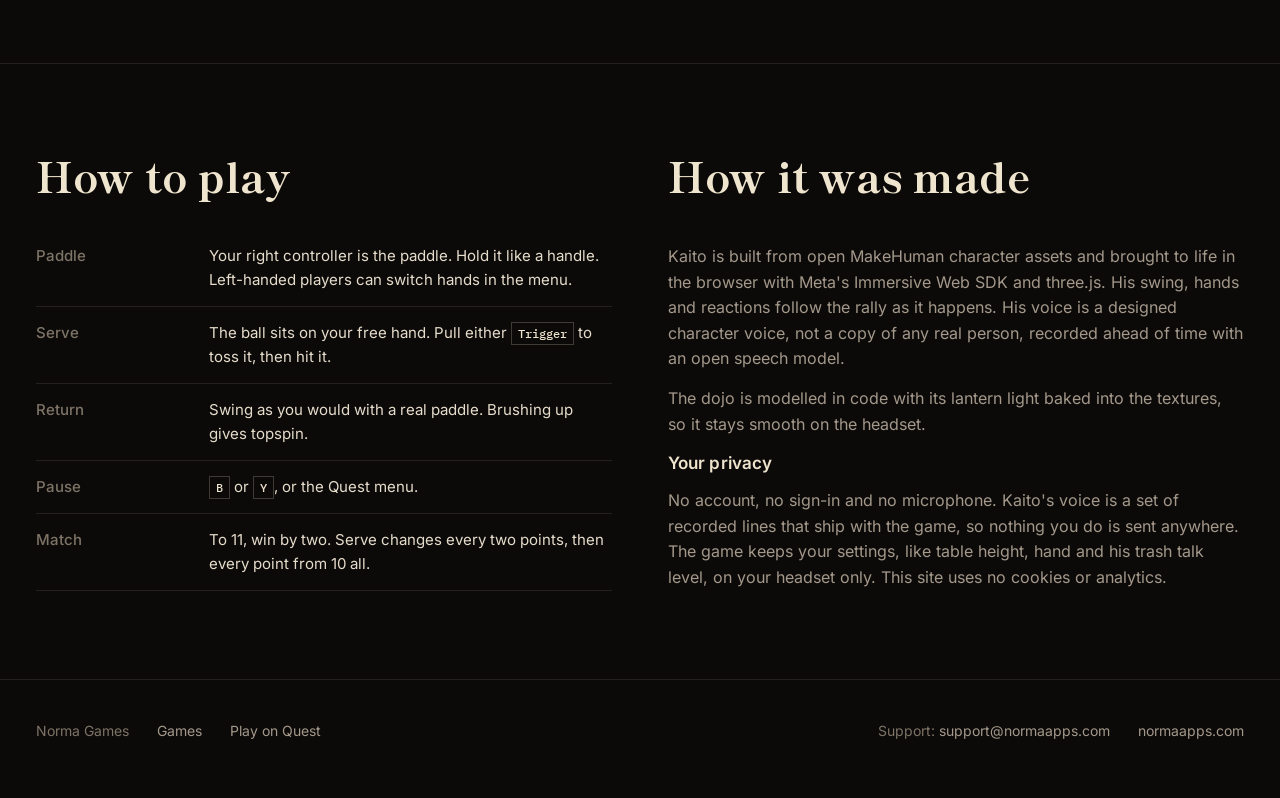
==== commit c1e29a49: "Ping Pong Masters: rename from Master Kaito, new canonical page, redirects from /kaito/, manifest, Q" ====
--- a/kaito/index.html
+++ b/kaito/index.html
@@ -2,160 +2,14 @@
 <html lang="en">
 <head>
 <meta charset="utf-8">
-<meta name="viewport" content="width=device-width, initial-scale=1">
-<title>Master Kaito · Norma Games</title>
-<meta name="description" content="Seated table tennis in VR against Kaito, a 67-year-old master, in a lantern-lit dojo. Free in the Meta Quest Browser. No install, no account.">
-<meta name="theme-color" content="#0c0a09">
-<link rel="icon" href="/favicon.svg" type="image/svg+xml">
-<link rel="canonical" href="https://play.normaapps.com/kaito/">
-<meta property="og:type" content="website">
-<meta property="og:site_name" content="Norma Games">
-<meta property="og:title" content="Master Kaito">
-<meta property="og:description" content="Seated table tennis in VR against an old master. Free in the Meta Quest Browser.">
-<meta property="og:url" content="https://play.normaapps.com/kaito/">
-<meta property="og:image" content="https://play.normaapps.com/img/og.jpg">
-<meta name="twitter:card" content="summary_large_image">
-<link rel="preload" href="/assets/fonts/shippori-mincho-b1-latin-800-normal.woff2" as="font" type="font/woff2" crossorigin>
-<link rel="preload" href="/assets/fonts/inter-var-latin.woff2" as="font" type="font/woff2" crossorigin>
-<link rel="stylesheet" href="/assets/site.css">
+<title>Ping Pong Masters · Norma Games</title>
+<meta name="robots" content="noindex">
+<link rel="canonical" href="https://play.normaapps.com/ping-pong-masters/">
+<meta http-equiv="refresh" content="0; url=/ping-pong-masters/">
+<script>location.replace('/ping-pong-masters/' + location.search + location.hash);</script>
+<style>body{margin:0;background:#0c0a09;color:#f4f1ec;font:16px/1.5 system-ui,sans-serif;display:grid;place-items:center;min-height:100vh}a{color:inherit}</style>
 </head>
-<body data-device="computer">
-<svg width="0" height="0" style="position:absolute" aria-hidden="true">
-  <symbol id="i-headset" viewBox="0 0 24 24"><path fill="none" stroke="currentColor" stroke-width="1.8" stroke-linejoin="round" d="M3 9.5c0-1.4 1.1-2.5 2.5-2.5h13c1.4 0 2.5 1.1 2.5 2.5v5c0 1.4-1.1 2.5-2.5 2.5h-3.2l-1.6-2.2a1.7 1.7 0 0 0-2.8 0L9.3 17H5.5A2.5 2.5 0 0 1 3 14.5z"/></symbol>
-  <symbol id="i-send" viewBox="0 0 24 24"><path fill="none" stroke="currentColor" stroke-width="1.8" stroke-linejoin="round" d="M4 12 20 4l-5 16-3.5-6.5zM11.5 13.5 20 4"/></symbol>
-</svg>
-
-<header class="top">
-  <div class="wrap">
-    <a class="brand" href="/" aria-label="Norma Games home">
-      <svg role="img" aria-label="Norma" viewBox="0 0 182 56" xmlns="http://www.w3.org/2000/svg">
-        <rect x="4" y="5" width="46" height="46" rx="9" ry="9" fill="#0f3d3d"/>
-        <svg x="10" y="11" width="34" height="34" viewBox="0 0 32 32"><polygon points="10,5 10,27 24,27" fill="none" stroke="#f4f1ec" stroke-width="2" stroke-linecap="square" stroke-linejoin="miter"/></svg>
-        <text x="66" y="37" font-family="Inter, system-ui, -apple-system, BlinkMacSystemFont, 'Segoe UI', Roboto, sans-serif" font-weight="500" font-size="26" letter-spacing="2.6" fill="#f4f1ec">NORMA</text>
-      </svg>
-      <span class="sect">Games</span>
-    </a>
-    <nav aria-label="Main">
-      <a class="nl" href="/">Games</a>
-      <a class="nl" href="/#play-on-quest">Play on Quest</a>
-      <a class="btn btn-red btn-sm" href="/kaito/play/" data-only="quest" hidden><svg aria-hidden="true"><use href="#i-headset"/></svg>Enter the dojo</a>
-      <a class="btn btn-line btn-sm" href="#play" data-send="/kaito/" data-only="computer phone" target="_blank" rel="noopener">Send to Meta Quest</a>
-    </nav>
-  </div>
-</header>
-
-<main>
-  <div class="g-hero">
-    <img src="/img/wide.webp" alt="The whole dojo: glowing shoji walls, two paper lanterns, the table and Kaito at the far end" width="2400" height="1000" fetchpriority="high">
-  </div>
-  <div class="wrap">
-    <div class="g-main">
-      <div class="g-intro">
-        <p class="crumb"><a href="/">Games</a><span aria-hidden="true">/</span><span>Master Kaito</span></p>
-        <h1>Master Kaito</h1>
-        <p class="line">“Easy. I will play with my eyes closed.”<small>Kaito, when you pick Easy</small></p>
-        <p class="lede">Sit at a full-size table in a quiet dojo and play a real match against Kaito, a retired champion who has no patience for bad footwork. Swing the controller like a paddle. The angle and speed of your swing decide where the ball goes.</p>
-        <div class="features">
-          <div><h3>A real rally</h3><p>Bounce, spin and the net behave like the real thing. Brush up on the ball for topspin.</p></div>
-          <div><h3>He has opinions</h3><p>Kaito reacts to every point, streak and deuce with his own dry remarks.</p></div>
-          <div><h3>Made for sitting</h3><p>Play from a chair. Move the table up, down, closer or back until it feels right.</p></div>
-        </div>
-      </div>
-
-      <aside class="playcard" id="play" aria-label="Play Master Kaito">
-        <div class="price"><b>Free</b><span>Plays in the browser</span></div>
-        <a class="btn btn-red" href="/kaito/play/" data-only="quest" hidden><svg aria-hidden="true"><use href="#i-headset"/></svg>Enter the dojo</a>
-        <a class="btn btn-red" href="#play" data-send="/kaito/" data-only="computer phone" target="_blank" rel="noopener"><svg aria-hidden="true"><use href="#i-send"/></svg>Send to Meta Quest</a>
-        <div class="qr-row" data-only="computer">
-          <div class="qr"><img src="/img/qr-kaito.svg" alt="QR code for play.normaapps.com/kaito" width="112" height="112"></div>
-          <p class="or">Or look at this code with your Quest 3 on.</p>
-        </div>
-        <div class="urlbox" data-only="computer phone"><span class="url">play.normaapps.com/kaito</span><button type="button" data-copy="https://play.normaapps.com/kaito/">Copy</button></div>
-        <dl class="spec">
-          <dt>Headset</dt><dd>Meta Quest 3</dd>
-          <dt>Play</dt><dd>Seated, in a chair</dd>
-          <dt>Input</dt><dd>Touch controllers, right or left hand</dd>
-          <dt>Match</dt><dd>First to 11, win by two</dd>
-          <dt>Levels</dt><dd>Easy, Medium, Hard, Practice</dd>
-          <dt>Install</dt><dd>None. Opens in Browser</dd>
-          <dt>Account</dt><dd>None</dd>
-        </dl>
-      </aside>
-    </div>
-  </div>
-
-  <section class="band" aria-labelledby="master-title">
-    <div class="wrap master">
-      <figure>
-        <img src="/img/kaito.webp" alt="Portrait of Kaito, grey hair tied back, black and crimson gi, paddle in hand" loading="lazy" width="1200" height="1500">
-        <figcaption>Captured in the game</figcaption>
-      </figure>
-      <div class="who">
-        <p class="jp" lang="ja">森山 誠 · 怪盗</p>
-        <h2 id="master-title">Meet your opponent</h2>
-        <div class="bio">
-          <p>Moriyama Makoto was born in 1959 in Shinsekai, Osaka, and learned the game against old men in the back room of a shogi parlour, playing for coins.</p>
-          <p>The table tennis world named him Kaitō, the phantom thief, because his serves stole points. Foreign players heard “Kaito”. He stopped correcting them in the 1990s.</p>
-        </div>
-        <ul class="quotes" aria-label="Things Kaito says">
-          <li><q>Pause. Take your time. I am old, not dying.</q><span>When you pause</span></li>
-          <li><q>Deuce. Now it is interesting.</q><span>At 10 all</span></li>
-          <li><q>Fine. You win. Enjoy it. Once.</q><span>If you beat him</span></li>
-        </ul>
-      </div>
-    </div>
-  </section>
-
-  <section class="band" aria-labelledby="shots-title">
-    <div class="wrap">
-      <div class="sec-head"><h2 id="shots-title">In the dojo</h2><span class="count">Captured in the game</span></div>
-      <div class="gallery">
-        <button class="shot a" type="button" data-full="/img/pov.webp"><img src="/img/pov.webp" alt="" loading="lazy" width="1800" height="1125"><span>Your view from the chair, with the score beside the table</span></button>
-        <button class="shot b" type="button" data-full="/img/side.webp"><img src="/img/side.webp" alt="" loading="lazy" width="1800" height="1125"><span>Mid-rally, side on</span></button>
-        <button class="shot c" type="button" data-full="/img/shrine.webp"><img src="/img/shrine.webp" alt="" loading="lazy" width="1800" height="1125"><span>The alcove and its scroll: 卓球道, the way of table tennis</span></button>
-        <button class="shot d" type="button" data-full="/img/low.webp"><img src="/img/low.webp" alt="" loading="lazy" width="1800" height="1125"><span>Kaito waits for your serve</span></button>
-      </div>
-    </div>
-  </section>
-
-  <section class="band" aria-labelledby="rules-title">
-    <div class="wrap rules">
-      <div>
-        <div class="sec-head"><h2 id="rules-title">How to play</h2></div>
-        <table class="table">
-          <tr><th scope="row">Paddle</th><td>Your right controller is the paddle. Hold it like a handle. Left-handed players can switch hands in the menu.</td></tr>
-          <tr><th scope="row">Serve</th><td>The ball sits on your free hand. Pull either <span class="kbd">Trigger</span> to toss it, then hit it.</td></tr>
-          <tr><th scope="row">Return</th><td>Swing as you would with a real paddle. Brushing up gives topspin.</td></tr>
-          <tr><th scope="row">Pause</th><td><span class="kbd">B</span> or <span class="kbd">Y</span>, or the Quest menu.</td></tr>
-          <tr><th scope="row">Match</th><td>To 11, win by two. Serve changes every two points, then every point from 10 all.</td></tr>
-        </table>
-      </div>
-      <div class="made">
-        <div class="sec-head"><h2>How it was made</h2></div>
-        <p>Kaito is built from open MakeHuman character assets and brought to life in the browser with Meta's Immersive Web SDK and three.js. His swing, hands and reactions follow the rally as it happens.</p>
-        <p>The dojo is modelled in code with its lantern light baked into the textures, so it stays smooth on the headset.</p>
-        <h3>Your privacy</h3>
-        <p>No account, no sign-in and no microphone. The game keeps your settings, like table height and hand, on your headset only. This site uses no cookies or analytics.</p>
-      </div>
-    </div>
-  </section>
-</main>
-
-<footer>
-  <div class="wrap">
-    <span>Norma Games</span>
-    <a href="/">Games</a>
-    <a href="/#play-on-quest">Play on Quest</a>
-    <span class="sp">Support: <a href="mailto:support@normaapps.com">support@normaapps.com</a></span>
-    <a href="https://normaapps.com">normaapps.com</a>
-  </div>
-</footer>
-
-<dialog class="lb" aria-label="Screenshot">
-  <form method="dialog"><button type="submit">Close</button></form>
-  <img alt="">
-  <p></p>
-</dialog>
-<script src="/assets/site.js" defer></script>
+<body>
+<p>Master Kaito is now Ping Pong Masters. <a href="/ping-pong-masters/">Continue</a></p>
 </body>
 </html>
